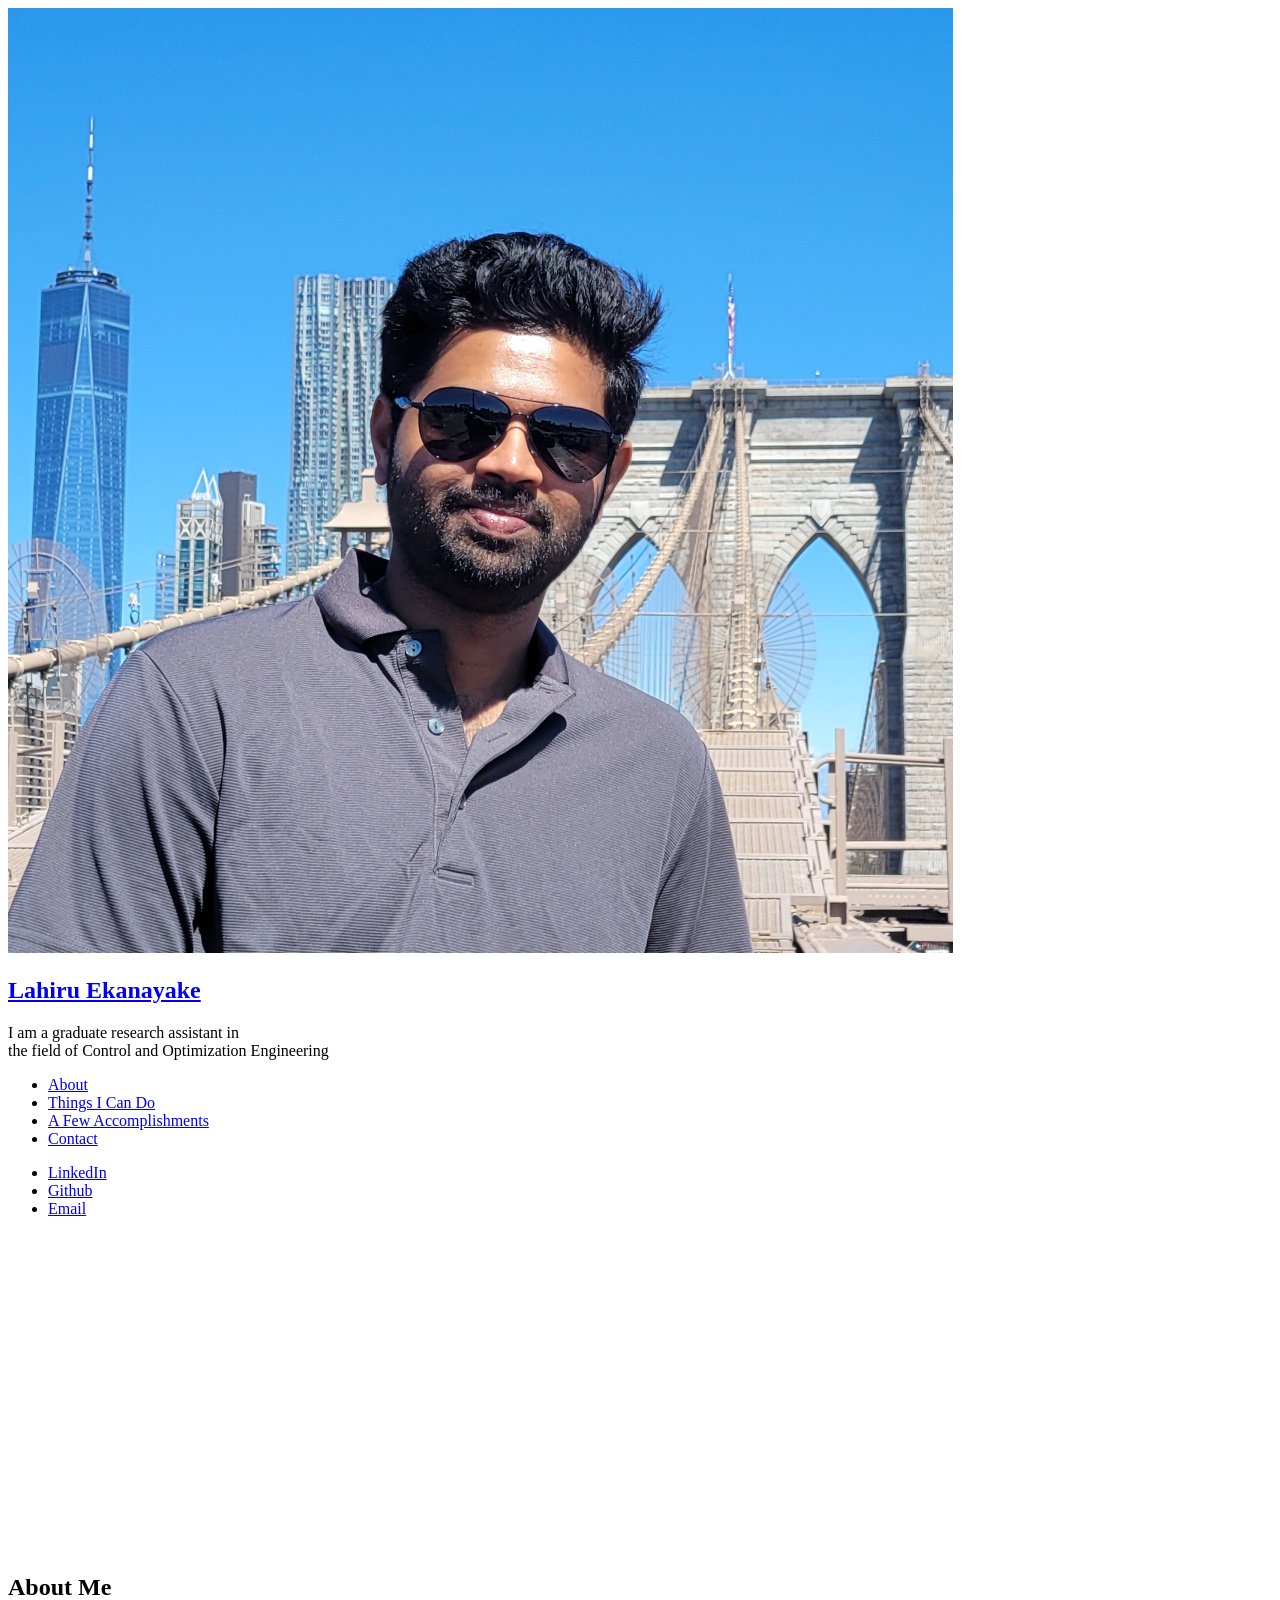
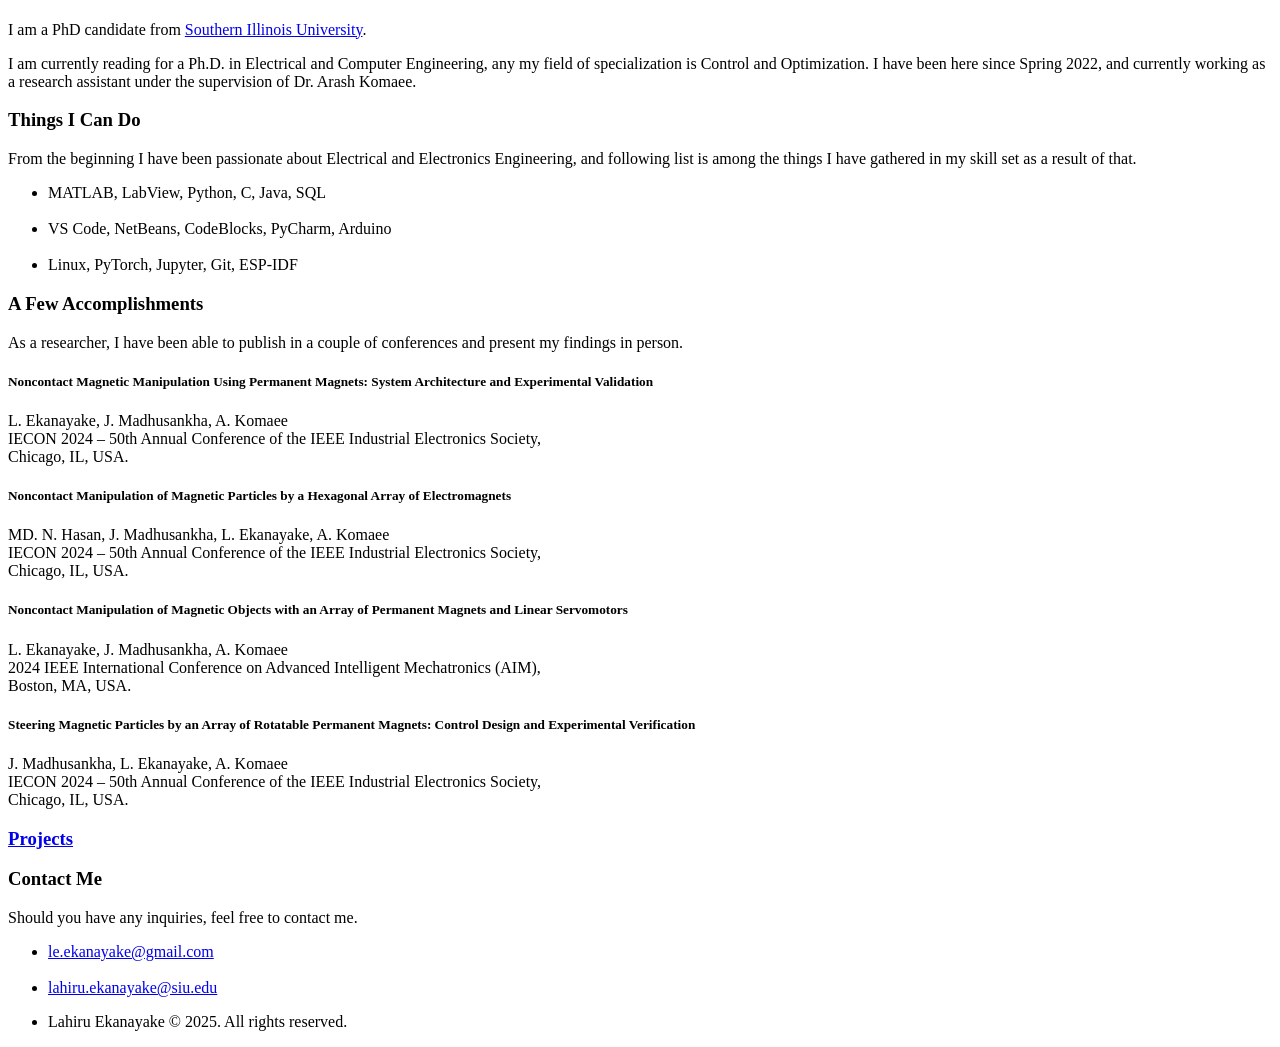
==== index.html @ 582c3523 "Minor: Added a profile photo." ====
<!DOCTYPE HTML>
<!--
	Template - Read Only
	Free for personal and commercial use under the CCA 3.0 license
-->
<html>
	<head>
		
		<!-- Google tag (gtag.js) -->
		<script async src="https://www.googletagmanager.com/gtag/js?id=G-K2E02B086R"></script>
		<script>
		  window.dataLayer = window.dataLayer || [];
		  function gtag(){dataLayer.push(arguments);}
		  gtag('js', new Date());
		
		  gtag('config', 'G-K2E02B086R');
		</script>
		
		<title>Lahiru Ekanayake</title>
		<meta charset="utf-8" />
		<meta name="viewport" content="width=device-width, initial-scale=1, user-scalable=no" />
		<link rel="stylesheet" href="assets/css/main.css" />
	</head>
	<body class="is-preload">


		<!-- Header -->
		<section id="header">
			<header>
				<span class="image avatar" style="width: 100px; height: 100px;"><img src="pages/00-00index/images/profile-3.jpg" alt="" /></span>
				<h1 id="logo"><a href="#">Lahiru Ekanayake</a></h1>
				<p>I am a graduate research assistant in<br />
				the field of Control and Optimization Engineering</p>
			</header>
			<nav id="nav">
				<ul>
					<li><a href="#one" class="active">About</a></li>
					<li><a href="#two">Things I Can Do</a></li>
					<li><a href="#three">A Few Accomplishments</a></li>
					<li><a href="#last">Contact</a></li>
				</ul>
			</nav>
			<footer>
				<ul class="icons">
					<li><a href="https://linkedin.com/in/lahiru-ekanayake" class="icon brands fa-linkedin"><span class="label">LinkedIn</span></a></li>
					<!-- <li><a href="#" class="icon brands fa-facebook-f"><span class="label">Facebook</span></a></li> -->
					<li><a href="https://github.com/enigma-e" class="icon brands fa-github"><span class="label">Github</span></a></li>
					<li><a href="mailto:le.ekanayake@gmail.com" class="icon solid fa-envelope"><span class="label">Email</span></a></li>
				</ul>
			</footer>
		</section>

		<!-- Wrapper -->
		<div id="wrapper">

			<!-- Main -->
			<div id="main">

				<!-- Sec: One -->
				<section id="one">
					<div class="image main" data-position="center" style="height: 320px; overflow: hidden;">
						<img src="images/main/SIU_Campus_Aerial.jpg" alt="" style="height: 100%; object-fit: cover;" />
					</div> 
					<div class="container">
						<header class="major">
							<h2>About Me</h2>
							<p>I am a PhD candidate from <a href="http://siu.edu">Southern Illinois University</a>.</p>
						</header>
						<p>I am currently reading for a Ph.D. in Electrical and Computer Engineering, any my field of specialization is Control and Optimization. I have been here since Spring 2022, and currently working as a research assistant under the supervision of Dr. Arash Komaee.</p>
					</div>
				</section>

				<!-- Sec: Two -->
				<section id="two">
					<div class="container">
						<h3>Things I Can Do</h3>
						<p>From the beginning I have been passionate about Electrical and Electronics Engineering, and following list is among the things I have gathered in my skill set as a result of that.</p>
						<ul class="feature-icons">
							<li class="icon solid fa-code">MATLAB, LabView, Python, C, Java, SQL</li><br />
							<li class="icon solid fa-lightbulb">VS Code, NetBeans, CodeBlocks, PyCharm, Arduino</li><br />
							<li class="icon solid fa-book">Linux, PyTorch, Jupyter, Git, ESP-IDF</li>
							<!-- <li class="icon solid fa-coffee">Drink much coffee</li>
							<li class="icon solid fa-bolt">Lightning bolt</li>
							<li class="icon solid fa-users">Shadow clone technique</li> -->
						</ul>
					</div>
				</section>

				<!-- Sec: Three -->
				<section id="three">
					<div class="container">
						<h3>A Few Accomplishments</h3>
						<p>As a researcher, I have been able to publish in a couple of conferences and present my findings in person.</p>
						<div class="features">
							<article>
								<!-- <a href="#" class="image"><img src="images/pic01.jpg" alt="" /></a> -->
								<!-- <div class="inner"> -->
								<h5>Noncontact Magnetic Manipulation Using Permanent Magnets: System Architecture and Experimental Validation</h5>
								<p>L. Ekanayake, J. Madhusankha, A. Komaee<br />
								IECON 2024 – 50th Annual Conference of the IEEE Industrial Electronics Society,<br />
								Chicago, IL, USA.</p>
								<!-- </div> -->
							</article>
							<article>
								<!-- <a href="#" class="image"><img src="images/pic02.jpg" alt="" /></a>
								<div class="inner"> -->
								<h5>Noncontact Manipulation of Magnetic Particles by a Hexagonal Array of Electromagnets</h5>
								<p>MD. N. Hasan, J. Madhusankha, L. Ekanayake, A. Komaee<br />
								IECON 2024 – 50th Annual Conference of the IEEE Industrial Electronics Society,<br />
								Chicago, IL, USA.</p>
								<!-- </div> -->
							</article>
							<article>
								<!-- <a href="#" class="image"><img src="images/pic01.jpg" alt="" /></a> -->
								<!-- <div class="inner"> -->
								<h5>Noncontact Manipulation of Magnetic Objects with an Array of Permanent Magnets and Linear Servomotors</h5>
								<p>L. Ekanayake, J. Madhusankha, A. Komaee<br />
								2024 IEEE International Conference on Advanced Intelligent Mechatronics (AIM),<br />
								Boston, MA, USA.</p>
								<!-- </div> -->
							</article>
							<article>
								<!-- <a href="#" class="image"><img src="images/pic02.jpg" alt="" /></a>
								<div class="inner"> -->
								<h5>Steering Magnetic Particles by an Array of Rotatable Permanent Magnets: Control Design and Experimental Verification</h5>
								<p>J. Madhusankha, L. Ekanayake, A. Komaee<br />
								IECON 2024 – 50th Annual Conference of the IEEE Industrial Electronics Society,<br />
								Chicago, IL, USA.</p>
								<!-- </div> -->
							</article>
						</div>
					</div>
				</section>
				
				<!-- Sec: Five -->
				<section id="five">
					<div class="container">
						<h3><a href="02-00projects.html" target="_blank">Projects</a></h3>
					</div>
				</section>

				<!-- Sec: Last -->
				<section id="last">
					<div class="container">
						<h3>Contact Me</h3>
						<p>Should you have any inquiries, feel free to contact me.</p>
						<ul class="feature-icons">
							<li class="icon solid fa-envelope"><a href="mailto:le.ekanayake@gmail.com">le.ekanayake@gmail.com</a></li><br />
							<li class="icon solid fa-envelope"><a href="mailto:lahiru.ekanayake@siu.edu">lahiru.ekanayake@siu.edu</a></li>
						<ul class="feature-icons">
					</div>
				</section>
				
			</div>
			<!-- End of div Main -->

			<!-- Footer -->
			<section id="footer">
				<div class="container">
					<ul class="copyright">
						<li>Lahiru Ekanayake &copy; 2025. All rights reserved.</li>
					</ul>
				</div>
			</section>

		</div>

		<!-- Scripts -->
		<script src="assets/js/jquery.min.js"></script>
		<script src="assets/js/jquery.scrollex.min.js"></script>
		<script src="assets/js/jquery.scrolly.min.js"></script>
		<script src="assets/js/browser.min.js"></script>
		<script src="assets/js/breakpoints.min.js"></script>
		<script src="assets/js/util.js"></script>
		<script src="assets/js/main.js"></script>

	</body>
</html>
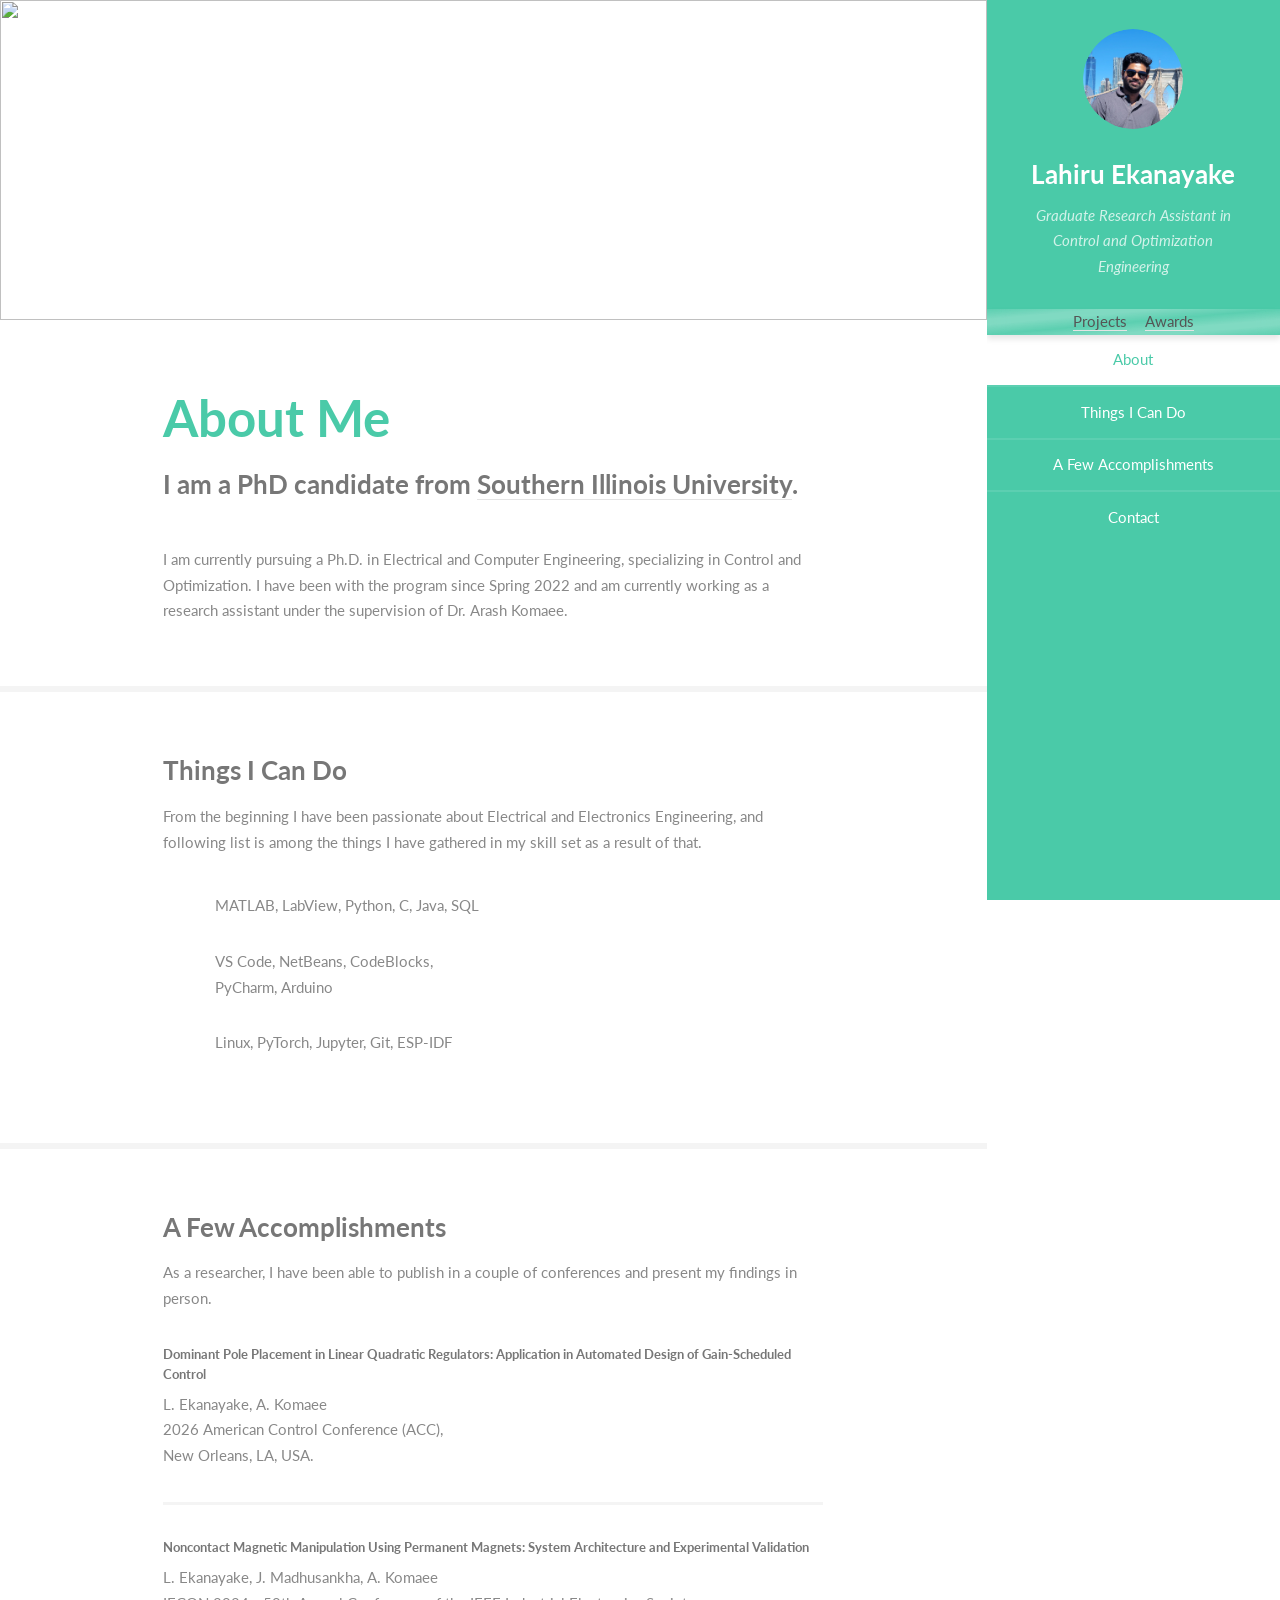
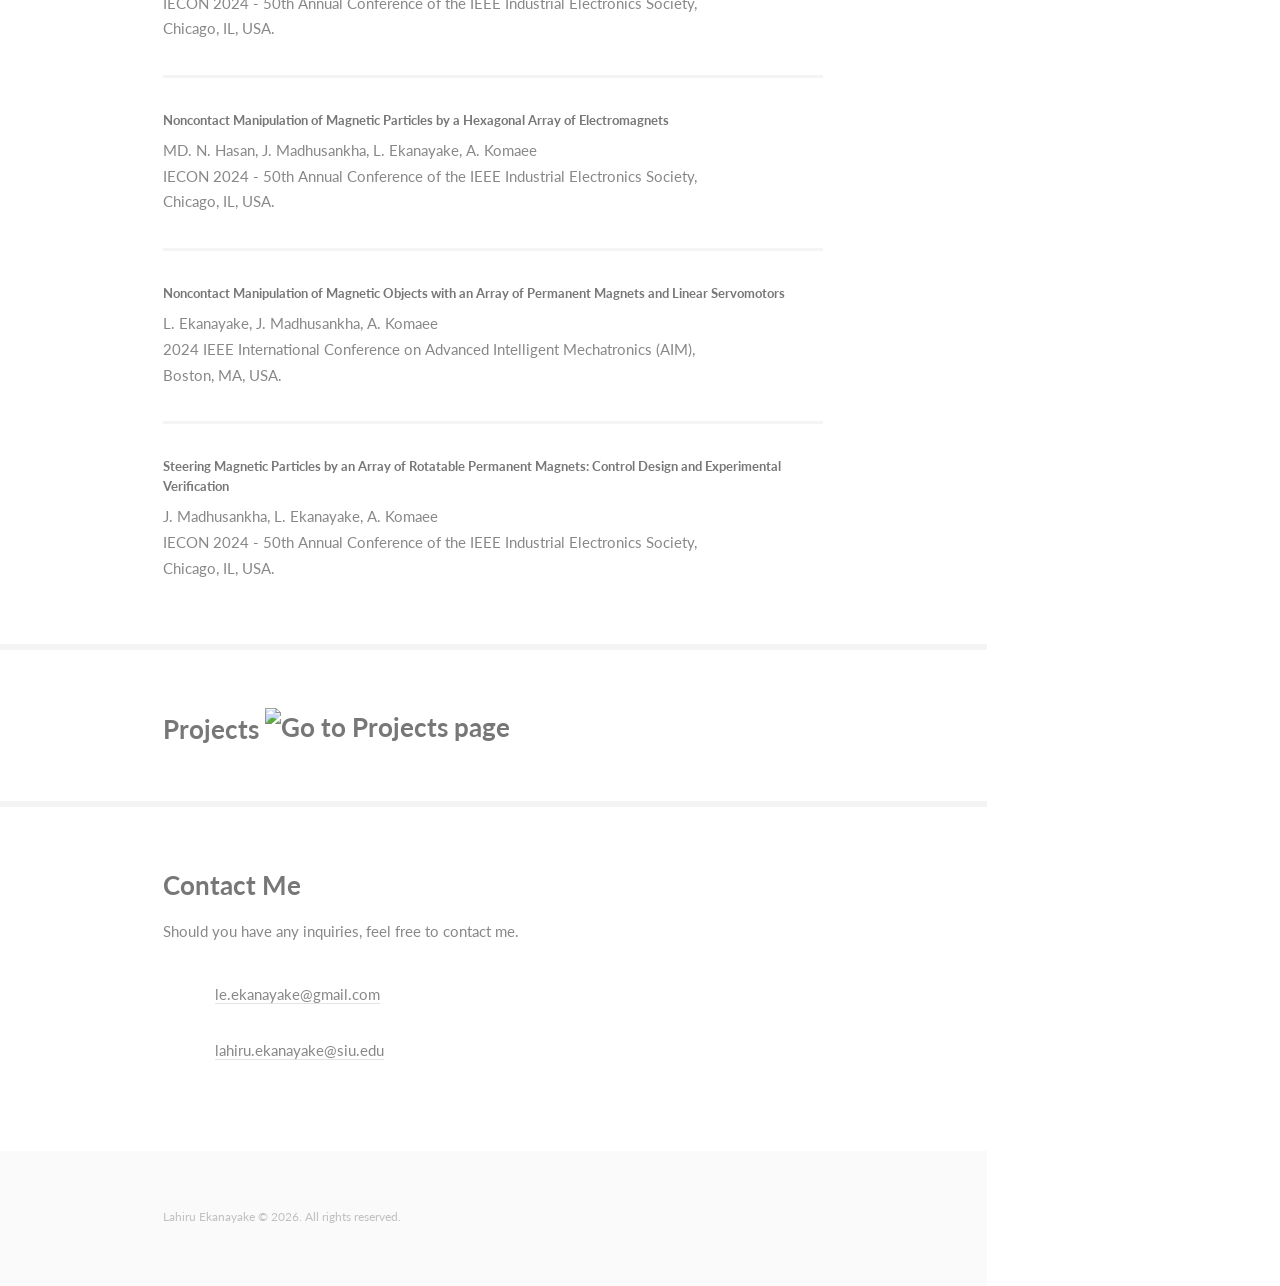
==== commit bb51debe: "Major: Awards page added." ====
--- a/index.html
+++ b/index.html
@@ -1,178 +1,197 @@
-<!DOCTYPE HTML>
-<!--
-	Template - Read Only
-	Free for personal and commercial use under the CCA 3.0 license
--->
-<html>
-	<head>
-		
-		<!-- Google tag (gtag.js) -->
-		<script async src="https://www.googletagmanager.com/gtag/js?id=G-K2E02B086R"></script>
-		<script>
-		  window.dataLayer = window.dataLayer || [];
-		  function gtag(){dataLayer.push(arguments);}
-		  gtag('js', new Date());
-		
-		  gtag('config', 'G-K2E02B086R');
-		</script>
-		
-		<title>Lahiru Ekanayake</title>
-		<meta charset="utf-8" />
-		<meta name="viewport" content="width=device-width, initial-scale=1, user-scalable=no" />
-		<link rel="stylesheet" href="assets/css/main.css" />
-	</head>
-	<body class="is-preload">
-
-
-		<!-- Header -->
-		<section id="header">
-			<header>
-				<span class="image avatar" style="width: 100px; height: 100px;"><img src="pages/00-00index/images/profile-3.jpg" alt="" /></span>
-				<h1 id="logo"><a href="#">Lahiru Ekanayake</a></h1>
-				<p>I am a graduate research assistant in<br />
-				the field of Control and Optimization Engineering</p>
-			</header>
-			<nav id="nav">
-				<ul>
-					<li><a href="#one" class="active">About</a></li>
-					<li><a href="#two">Things I Can Do</a></li>
-					<li><a href="#three">A Few Accomplishments</a></li>
-					<li><a href="#last">Contact</a></li>
-				</ul>
-			</nav>
-			<footer>
-				<ul class="icons">
-					<li><a href="https://linkedin.com/in/lahiru-ekanayake" class="icon brands fa-linkedin"><span class="label">LinkedIn</span></a></li>
-					<!-- <li><a href="#" class="icon brands fa-facebook-f"><span class="label">Facebook</span></a></li> -->
-					<li><a href="https://github.com/enigma-e" class="icon brands fa-github"><span class="label">Github</span></a></li>
-					<li><a href="mailto:le.ekanayake@gmail.com" class="icon solid fa-envelope"><span class="label">Email</span></a></li>
-				</ul>
-			</footer>
-		</section>
-
-		<!-- Wrapper -->
-		<div id="wrapper">
-
-			<!-- Main -->
-			<div id="main">
-
-				<!-- Sec: One -->
-				<section id="one">
-					<div class="image main" data-position="center" style="height: 320px; overflow: hidden;">
-						<img src="images/main/SIU_Campus_Aerial.jpg" alt="" style="height: 100%; object-fit: cover;" />
-					</div> 
-					<div class="container">
-						<header class="major">
-							<h2>About Me</h2>
-							<p>I am a PhD candidate from <a href="http://siu.edu">Southern Illinois University</a>.</p>
-						</header>
-						<p>I am currently reading for a Ph.D. in Electrical and Computer Engineering, any my field of specialization is Control and Optimization. I have been here since Spring 2022, and currently working as a research assistant under the supervision of Dr. Arash Komaee.</p>
-					</div>
-				</section>
-
-				<!-- Sec: Two -->
-				<section id="two">
-					<div class="container">
-						<h3>Things I Can Do</h3>
-						<p>From the beginning I have been passionate about Electrical and Electronics Engineering, and following list is among the things I have gathered in my skill set as a result of that.</p>
-						<ul class="feature-icons">
-							<li class="icon solid fa-code">MATLAB, LabView, Python, C, Java, SQL</li><br />
-							<li class="icon solid fa-lightbulb">VS Code, NetBeans, CodeBlocks, PyCharm, Arduino</li><br />
-							<li class="icon solid fa-book">Linux, PyTorch, Jupyter, Git, ESP-IDF</li>
-							<!-- <li class="icon solid fa-coffee">Drink much coffee</li>
-							<li class="icon solid fa-bolt">Lightning bolt</li>
-							<li class="icon solid fa-users">Shadow clone technique</li> -->
-						</ul>
-					</div>
-				</section>
-
-				<!-- Sec: Three -->
-				<section id="three">
-					<div class="container">
-						<h3>A Few Accomplishments</h3>
-						<p>As a researcher, I have been able to publish in a couple of conferences and present my findings in person.</p>
-						<div class="features">
-							<article>
-								<!-- <a href="#" class="image"><img src="images/pic01.jpg" alt="" /></a> -->
-								<!-- <div class="inner"> -->
-								<h5>Noncontact Magnetic Manipulation Using Permanent Magnets: System Architecture and Experimental Validation</h5>
-								<p>L. Ekanayake, J. Madhusankha, A. Komaee<br />
-								IECON 2024 – 50th Annual Conference of the IEEE Industrial Electronics Society,<br />
-								Chicago, IL, USA.</p>
-								<!-- </div> -->
-							</article>
-							<article>
-								<!-- <a href="#" class="image"><img src="images/pic02.jpg" alt="" /></a>
-								<div class="inner"> -->
-								<h5>Noncontact Manipulation of Magnetic Particles by a Hexagonal Array of Electromagnets</h5>
-								<p>MD. N. Hasan, J. Madhusankha, L. Ekanayake, A. Komaee<br />
-								IECON 2024 – 50th Annual Conference of the IEEE Industrial Electronics Society,<br />
-								Chicago, IL, USA.</p>
-								<!-- </div> -->
-							</article>
-							<article>
-								<!-- <a href="#" class="image"><img src="images/pic01.jpg" alt="" /></a> -->
-								<!-- <div class="inner"> -->
-								<h5>Noncontact Manipulation of Magnetic Objects with an Array of Permanent Magnets and Linear Servomotors</h5>
-								<p>L. Ekanayake, J. Madhusankha, A. Komaee<br />
-								2024 IEEE International Conference on Advanced Intelligent Mechatronics (AIM),<br />
-								Boston, MA, USA.</p>
-								<!-- </div> -->
-							</article>
-							<article>
-								<!-- <a href="#" class="image"><img src="images/pic02.jpg" alt="" /></a>
-								<div class="inner"> -->
-								<h5>Steering Magnetic Particles by an Array of Rotatable Permanent Magnets: Control Design and Experimental Verification</h5>
-								<p>J. Madhusankha, L. Ekanayake, A. Komaee<br />
-								IECON 2024 – 50th Annual Conference of the IEEE Industrial Electronics Society,<br />
-								Chicago, IL, USA.</p>
-								<!-- </div> -->
-							</article>
-						</div>
-					</div>
-				</section>
-				
-				<!-- Sec: Five -->
-				<section id="five">
-					<div class="container">
-						<h3><a href="02-00projects.html" target="_blank">Projects</a></h3>
-					</div>
-				</section>
-
-				<!-- Sec: Last -->
-				<section id="last">
-					<div class="container">
-						<h3>Contact Me</h3>
-						<p>Should you have any inquiries, feel free to contact me.</p>
-						<ul class="feature-icons">
-							<li class="icon solid fa-envelope"><a href="mailto:le.ekanayake@gmail.com">le.ekanayake@gmail.com</a></li><br />
-							<li class="icon solid fa-envelope"><a href="mailto:lahiru.ekanayake@siu.edu">lahiru.ekanayake@siu.edu</a></li>
-						<ul class="feature-icons">
-					</div>
-				</section>
-				
-			</div>
-			<!-- End of div Main -->
-
-			<!-- Footer -->
-			<section id="footer">
-				<div class="container">
-					<ul class="copyright">
-						<li>Lahiru Ekanayake &copy; 2025. All rights reserved.</li>
-					</ul>
-				</div>
-			</section>
-
-		</div>
-
-		<!-- Scripts -->
-		<script src="assets/js/jquery.min.js"></script>
-		<script src="assets/js/jquery.scrollex.min.js"></script>
-		<script src="assets/js/jquery.scrolly.min.js"></script>
-		<script src="assets/js/browser.min.js"></script>
-		<script src="assets/js/breakpoints.min.js"></script>
-		<script src="assets/js/util.js"></script>
-		<script src="assets/js/main.js"></script>
-
-	</body>
-</html>
+<!DOCTYPE HTML>
+<!--
+	Template - Read Only
+	Free for personal and commercial use under the CCA 3.0 license
+-->
+<html>
+	<head>
+		
+		<!-- Google tag (gtag.js) -->
+		<script async src="https://www.googletagmanager.com/gtag/js?id=G-K2E02B086R"></script>
+		<script>
+		  window.dataLayer = window.dataLayer || [];
+		  function gtag(){dataLayer.push(arguments);}
+		  gtag('js', new Date());
+		
+		  gtag('config', 'G-K2E02B086R');
+		</script>
+		
+		<title>Lahiru Ekanayake</title>
+		<meta charset="utf-8" />
+		<meta name="viewport" content="width=device-width, initial-scale=1, user-scalable=no" />
+		<link rel="stylesheet" href="assets/css/main.min.css" />
+	</head>
+	<body class="is-preload">
+
+
+		<!-- Header -->
+		<section id="header">
+			<header>
+				<span class="image avatar" style="width: 100px; height: 100px;"><img src="pages/00-00index/images/profile-3.jpg" alt="" /></span>
+				<h1 id="logo"><a href="#">Lahiru Ekanayake</a></h1>
+				<p>Graduate Research Assistant in<br />
+				Control and Optimization Engineering</p>
+			</header>
+			<div class="navbar">
+				<a href="/02-00projects.html">Projects</a>
+				<a href="/03-00awards.html">Awards</a>
+			</div>
+			<nav id="nav">
+				<ul>
+					<li><a href="#one" class="active">About</a></li>
+					<li><a href="#two">Things I Can Do</a></li>
+					<li><a href="#three">A Few Accomplishments</a></li>
+					<li><a href="#last">Contact</a></li>
+				</ul>
+			</nav>
+			<footer>
+				<ul class="icons">
+					<li><a href="https://linkedin.com/in/lahiru-ekanayake" class="icon brands fa-linkedin"><span class="label">LinkedIn</span></a></li>
+					<!-- <li><a href="#" class="icon brands fa-facebook-f"><span class="label">Facebook</span></a></li> -->
+					<li><a href="https://github.com/enigma-e" class="icon brands fa-github"><span class="label">Github</span></a></li>
+					<li><a href="mailto:le.ekanayake@gmail.com" class="icon solid fa-envelope"><span class="label">Email</span></a></li>
+				</ul>
+			</footer>
+		</section>
+
+        <!-- Back to Top Button -->
+        <button id="btnBackToTop" title="Go to top"></button>
+
+		<!-- Wrapper (Main content of the page) -->
+		<div id="wrapper">
+
+			<!-- Main -->
+			<div id="main">
+
+				<!-- Sec: One -->
+				<section id="one">
+					<div class="image main" data-position="center" style="height: 320px; overflow: hidden;">
+						<img src="images/main/SIU_Campus_Aerial.jpg" alt="" style="height: 100%; object-fit: cover;" />
+					</div> 
+					<div class="container">
+						<header class="major">
+							<h2>About Me</h2>
+							<p>I am a PhD candidate from <a href="http://siu.edu">Southern Illinois University</a>.</p>
+						</header>
+						<p>I am currently pursuing a Ph.D. in Electrical and Computer Engineering, specializing in Control and Optimization. I have been with the program since Spring 2022 and am currently working as a research assistant under the supervision of Dr. Arash Komaee.</p>
+					</div>
+				</section>
+
+				<!-- Sec: Two -->
+				<section id="two">
+					<div class="container">
+						<h3>Things I Can Do</h3>
+						<p>From the beginning I have been passionate about Electrical and Electronics Engineering, and following list is among the things I have gathered in my skill set as a result of that.</p>
+						<ul class="feature-icons">
+							<li class="icon solid fa-code">MATLAB, LabView, Python, C, Java, SQL</li><br />
+							<li class="icon solid fa-lightbulb">VS Code, NetBeans, CodeBlocks, PyCharm, Arduino</li><br />
+							<li class="icon solid fa-book">Linux, PyTorch, Jupyter, Git, ESP-IDF</li>
+							<!-- <li class="icon solid fa-coffee">Drink much coffee</li>
+							<li class="icon solid fa-bolt">Lightning bolt</li>
+							<li class="icon solid fa-users">Shadow clone technique</li> -->
+						</ul>
+					</div>
+				</section>
+
+				<!-- Sec: Three -->
+				<section id="three">
+					<div class="container">
+						<h3>A Few Accomplishments</h3>
+						<p>As a researcher, I have been able to publish in a couple of conferences and present my findings in person.</p>
+						<div class="features">
+							<article>
+								<!-- <a href="#" class="image"><img src="images/pic01.jpg" alt="" /></a> -->
+								<!-- <div class="inner"> -->
+								<h5>Dominant Pole Placement in Linear Quadratic Regulators: Application in Automated Design of Gain-Scheduled Control</h5>
+								<p>L. Ekanayake, A. Komaee<br />
+								2026 American Control Conference (ACC),<br />
+								New Orleans, LA, USA.</p>
+								<!-- </div> -->
+							</article>
+							<article>
+								<!-- <a href="#" class="image"><img src="images/pic01.jpg" alt="" /></a> -->
+								<!-- <div class="inner"> -->
+								<h5>Noncontact Magnetic Manipulation Using Permanent Magnets: System Architecture and Experimental Validation</h5>
+								<p>L. Ekanayake, J. Madhusankha, A. Komaee<br />
+								IECON 2024 - 50th Annual Conference of the IEEE Industrial Electronics Society,<br />
+								Chicago, IL, USA.</p>
+								<!-- </div> -->
+							</article>
+							<article>
+								<!-- <a href="#" class="image"><img src="images/pic02.jpg" alt="" /></a>
+								<div class="inner"> -->
+								<h5>Noncontact Manipulation of Magnetic Particles by a Hexagonal Array of Electromagnets</h5>
+								<p>MD. N. Hasan, J. Madhusankha, L. Ekanayake, A. Komaee<br />
+								IECON 2024 - 50th Annual Conference of the IEEE Industrial Electronics Society,<br />
+								Chicago, IL, USA.</p>
+								<!-- </div> -->
+							</article>
+							<article>
+								<!-- <a href="#" class="image"><img src="images/pic01.jpg" alt="" /></a> -->
+								<!-- <div class="inner"> -->
+								<h5>Noncontact Manipulation of Magnetic Objects with an Array of Permanent Magnets and Linear Servomotors</h5>
+								<p>L. Ekanayake, J. Madhusankha, A. Komaee<br />
+								2024 IEEE International Conference on Advanced Intelligent Mechatronics (AIM),<br />
+								Boston, MA, USA.</p>
+								<!-- </div> -->
+							</article>
+							<article>
+								<!-- <a href="#" class="image"><img src="images/pic02.jpg" alt="" /></a>
+								<div class="inner"> -->
+								<h5>Steering Magnetic Particles by an Array of Rotatable Permanent Magnets: Control Design and Experimental Verification</h5>
+								<p>J. Madhusankha, L. Ekanayake, A. Komaee<br />
+								IECON 2024 - 50th Annual Conference of the IEEE Industrial Electronics Society,<br />
+								Chicago, IL, USA.</p>
+								<!-- </div> -->
+							</article>
+						</div>
+					</div>
+				</section>
+				
+				<!-- Sec: Five -->
+				<section id="five">
+					<div class="container">
+						<h3 style="display: flex;">
+							<a href="02-00projects.html">Projects <img src="pages/00-00index/images/sup_double-right_48.gif" alt="Go to Projects page" style="height: 65%; vertical-align: middle; padding-bottom: 3%; width: auto;"/></a>
+						</h3>
+						<!-- <a href="02-00projects.html"></a> -->
+					</div>
+				</section>
+
+				<!-- Sec: Last -->
+				<section id="last">
+					<div class="container">
+						<h3>Contact Me</h3>
+						<p>Should you have any inquiries, feel free to contact me.</p>
+						<ul class="feature-icons">
+							<li class="icon solid fa-envelope"><a href="mailto:le.ekanayake@gmail.com">le.ekanayake@gmail.com</a></li><br />
+							<li class="icon solid fa-envelope"><a href="mailto:lahiru.ekanayake@siu.edu">lahiru.ekanayake@siu.edu</a></li>
+						<ul class="feature-icons">
+					</div>
+				</section>
+				
+			</div>
+			<!-- End of div Main -->
+
+			<!-- Footer -->
+			<section id="footer">
+				<div class="container">
+					<ul class="copyright">
+						<li>Lahiru Ekanayake &copy; 2026. All rights reserved.</li>
+					</ul>
+				</div>
+			</section>
+
+		</div>
+
+		<!-- Scripts -->
+		<script src="assets/js/jquery.min.js"></script>
+		<script src="assets/js/jquery.scrollex.min.js"></script>
+		<script src="assets/js/jquery.scrolly.min.js"></script>
+		<script src="assets/js/browser.min.js"></script>
+		<script src="assets/js/breakpoints.min.js"></script>
+		<script src="assets/js/util.js"></script>
+		<script src="assets/js/main.js"></script>
+
+	</body>
+</html>
--- a/assets/css/main.min.css
+++ b/assets/css/main.min.css
@@ -0,0 +1 @@
+@import url(fontawesome-all.min.css);@import url(https://fonts.googleapis.com/css?family=Lato:400,400italic,700,700italic|Source+Code+Pro:400);a,mark{color:inherit}.row,.row.gtr-0,.row.gtr-0.gtr-uniform,.row.gtr-25,.row.gtr-50{margin-top:0}header p,ul.feature-icons li{margin:0 0 1.6875em;position:relative}.icon,.image,header p,sub,sup,ul.feature-icons li{position:relative}.table-wrapper,pre code{-webkit-overflow-scrolling:touch;overflow-x:auto}b,header.major h2+p,label,select option,strong,table th{color:#777}.align-left,table th{text-align:left}ul.actions,ul.icons{cursor:default}#btnBackToTop,select{background-repeat:no-repeat}#wrapper,body,select option{background:#fff}#header>nav ul,ul.actions,ul.alt,ul.feature-icons,ul.icons{list-style:none}a,abbr,acronym,address,applet,article,aside,audio,b,big,blockquote,body,canvas,caption,center,cite,code,dd,del,details,dfn,div,dl,dt,em,embed,fieldset,figcaption,figure,footer,form,h1,h2,h3,h4,h5,h6,header,hgroup,html,i,iframe,img,ins,kbd,label,legend,li,mark,menu,nav,object,ol,output,p,pre,q,ruby,s,samp,section,small,span,strike,strong,sub,summary,sup,table,tbody,td,tfoot,th,thead,time,tr,tt,u,ul,var,video{margin:0;padding:0;border:0;font-size:100%;font:inherit;vertical-align:baseline}blockquote,dl,form,p,pre,table{margin:0 0 2.25em}#header>header p,blockquote,em,i{font-style:italic}article,aside,details,figcaption,figure,footer,header,hgroup,menu,nav,section{display:block}blockquote,q{quotes:none}blockquote:after,blockquote:before,q:after,q:before{content:'';content:none}table{border-collapse:collapse;border-spacing:0;width:100%}body{-webkit-text-size-adjust:none}mark{background-color:transparent}input,select,textarea{-moz-appearance:none;-webkit-appearance:none;-ms-appearance:none;appearance:none}html{box-sizing:border-box}*,:after,:before{box-sizing:inherit}.row,.row>*{box-sizing:border-box}body.is-preload *,body.is-preload :after,body.is-preload :before{-moz-animation:none!important;-webkit-animation:none!important;-ms-animation:none!important;animation:none!important;-moz-transition:none!important;-webkit-transition:none!important;-ms-transition:none!important;transition:none!important}body,input,select,textarea{color:#888;font-family:Lato,sans-serif;font-size:16pt;font-weight:400;line-height:1.75em}b,h1,h2,h3,h4,h5,h6,header.major h2+p,label,strong,table th{font-weight:700}a{-moz-transition:color .2s ease-in-out,border-color .2s ease-in-out;-webkit-transition:color .2s ease-in-out,border-color .2s ease-in-out;-ms-transition:color .2s ease-in-out,border-color .2s ease-in-out;transition:color .2s ease-in-out,border-color .2s ease-in-out;border-bottom:1px solid #e4e4e4;text-decoration:none}a:hover{border-bottom-color:transparent;color:#4acaa8!important}h1,h2,h3,h4,h5,h6{color:#777;line-height:1em;margin:0 0 .5625em}h2,h3,h4,h5,h6,header h2+p,header h3+p,pre code{line-height:1.5em}h1 a,h2 a,h3 a,h4 a,h5 a,h6 a{border:0;color:inherit;text-decoration:none}.button.alt.icon:before,header p,input[type=button].alt.icon:before,input[type=reset].alt.icon:before,input[type=submit].alt.icon:before{color:#aaa}h2{font-size:2em}h3{font-size:1.75em}h4,header h2+p,ul.icons li .icon:before{font-size:1.25em}h5{font-size:.9em}h6{font-size:.7em}#footer .copyright li,.button.small,input[type=button].small,input[type=reset].small,input[type=submit].small,sub,sup{font-size:.8em}sub{top:.5em}sup{top:-.5em}code,pre{font-family:"Source Code Pro",monospace;font-size:.9em}hr{border:0;border-bottom:2px solid #f4f4f4;margin:2.25em 0}hr.major{margin:3.375em 0}blockquote{border-left:8px solid #e4e4e4;padding:.5em 0 .5em 2em}code{background:#555;border-radius:5px;color:#fff;margin:0 .25em;padding:.25em .65em}pre code{display:block;padding:1em 1.5em}.align-center,article.special,section.special{text-align:center}.align-right{text-align:right}.row{display:flex;flex-wrap:wrap;align-items:stretch;margin-left:-2em}.row>*{padding:0 0 0 2em}.box>:last-child,.box>:last-child>:last-child,.box>:last-child>:last-child>:last-child,.features article .inner>:last-child,.row.gtr-uniform>*>:last-child{margin-bottom:0}.row.aln-left{justify-content:flex-start}.row.aln-center{justify-content:center}.row.aln-right{justify-content:flex-end}.row.aln-top{align-items:flex-start}.row.aln-middle{align-items:center}.row.aln-bottom{align-items:flex-end}.row>.imp{order:-1}.row>.col-1{width:8.33333%}.row>.off-1{margin-left:8.33333%}.row>.col-2{width:16.66667%}.row>.off-2{margin-left:16.66667%}.row>.col-3{width:25%}.row>.off-3{margin-left:25%}.row>.col-4{width:33.33333%}.row>.off-4{margin-left:33.33333%}.row>.col-5{width:41.66667%}.row>.off-5{margin-left:41.66667%}.row>.col-6{width:50%}.row>.off-6{margin-left:50%}.row>.col-7{width:58.33333%}.row>.off-7{margin-left:58.33333%}.row>.col-8{width:66.66667%}.row>.off-8{margin-left:66.66667%}.row>.col-9{width:75%}.row>.off-9{margin-left:75%}.row>.col-10{width:83.33333%}.row>.off-10{margin-left:83.33333%}.row>.col-11{width:91.66667%}.row>.off-11{margin-left:91.66667%}.button.fit,.container.max,.row>.col-12,input[type=button].fit,input[type=reset].fit,input[type=submit].fit,ul.actions.fit li>*,ul.actions.fit.stacked{width:100%}.row>.off-12{margin-left:100%}.row.gtr-0{margin-left:0}.row.gtr-0>*{padding:0}.row.gtr-25.gtr-uniform,header h2+p{margin-top:-.5em}.row.gtr-0.gtr-uniform>*,ul.actions.stacked li:first-child{padding-top:0}.row.gtr-25{margin-left:-.5em}.row.gtr-25>*{padding:0 0 0 .5em}.row.gtr-25.gtr-uniform>*{padding-top:.5em}.row.gtr-50{margin-left:-1em}.row.gtr-50>*{padding:0 0 0 1em}.row.gtr-50.gtr-uniform{margin-top:-1em}.row.gtr-50.gtr-uniform>*{padding-top:1em}.row.gtr-uniform{margin-top:-2em}.row.gtr-uniform>*{padding-top:2em}.row.gtr-150{margin-top:0;margin-left:-3em}.row.gtr-150>*{padding:0 0 0 3em}.row.gtr-150.gtr-uniform{margin-top:-3em}.row.gtr-150.gtr-uniform>*{padding-top:3em}.row.gtr-200{margin-top:0;margin-left:-4em}.row.gtr-200>*{padding:0 0 0 4em}.row.gtr-200.gtr-uniform{margin-top:-4em}.row.gtr-200.gtr-uniform>*{padding-top:4em}.navbar{background:repeating-linear-gradient(to bottom right ,rgba(255,255,255,.1) 0 ,rgba(255,255,255,.3) 20% ,rgba(255,255,255,.3) 30% ,rgba(255,255,255,.1) 50%);backdrop-filter:blur(10px);box-shadow:0 4px 6px rgba(0,0,0,.1)}.navbar>a{margin-right:1em}.navbar>a:last-child{margin-right:0}.container{margin:0 auto;max-width:calc(100% - 4.5em);width:45em}.container.xsmall{width:11.25em}.container.small{width:22.5em}.container.medium{width:33.75em}.container.large{width:56.25em}.container.xlarge{width:67.5em}header h3+p{font-size:1.1em;margin-top:-.35em}label,table th{font-size:.9em}header h4+p,header h5+p,header h6+p{font-size:.9em;margin-top:-.25em;line-height:1.5em}header.major h2{color:#4acaa8;font-size:3.5em}header.major h2+p{font-size:1.75em;margin-top:-.75em}label{display:block;margin:0 0 1.125em}input::-moz-focus-inner{border:0;padding:0}input[type=email],input[type=password],input[type=text],select,textarea{-moz-appearance:none;-webkit-appearance:none;-ms-appearance:none;appearance:none;border-radius:5px;border:2px solid #e4e4e4;color:inherit;display:block;outline:0;padding:0 1em;text-decoration:none;width:100%}ul.actions,ul.actions.special li:first-child,ul.alt,ul.feature-icons,ul.icons{padding-left:0}input[type=email]:invalid,input[type=password]:invalid,input[type=text]:invalid,select:invalid,textarea:invalid{box-shadow:none}input[type=checkbox]:focus+label:before,input[type=email]:focus,input[type=password]:focus,input[type=radio]:focus+label:before,input[type=text]:focus,select:focus,textarea:focus{border-color:#4acaa8}select{background-image:url("data:image/svg+xml;charset=utf8,%3Csvg xmlns='http://www.w3.org/2000/svg' width='40' height='40' preserveAspectRatio='none' viewBox='0 0 40 40'%3E%3Cpath d='M9.4,12.3l10.4,10.4l10.4-10.4c0.2-0.2,0.5-0.4,0.9-0.4c0.3,0,0.6,0.1,0.9,0.4l3.3,3.3c0.2,0.2,0.4,0.5,0.4,0.9 c0,0.4-0.1,0.6-0.4,0.9L20.7,31.9c-0.2,0.2-0.5,0.4-0.9,0.4c-0.3,0-0.6-0.1-0.9-0.4L4.3,17.3c-0.2-0.2-0.4-0.5-0.4-0.9 c0-0.4,0.1-0.6,0.4-0.9l3.3-3.3c0.2-0.2,0.5-0.4,0.9-0.4S9.1,12.1,9.4,12.3z' fill='%23e4e4e4' /%3E%3C/svg%3E");background-size:1.25em;background-position:calc(100% - 1em) center;padding-right:2.75em;text-overflow:ellipsis}select:focus::-ms-value{background-color:transparent}select::-ms-expand{display:none}input[type=email],input[type=password],input[type=text],select{height:2.75em}textarea{padding:.75em 1em}input[type=checkbox],input[type=radio]{-moz-appearance:none;-webkit-appearance:none;-ms-appearance:none;appearance:none;display:block;float:left;margin-right:-2em;opacity:0;width:1em;z-index:-1}input[type=checkbox]+label,input[type=radio]+label{text-decoration:none;color:#888;cursor:pointer;display:inline-block;font-size:1em;font-weight:400;padding-left:2.4em;padding-right:.75em;position:relative}input[type=checkbox]+label:before,input[type=radio]+label:before{-moz-osx-font-smoothing:grayscale;-webkit-font-smoothing:antialiased;font-style:normal;font-variant:normal;text-rendering:auto;text-transform:none!important;font-family:'Font Awesome 5 Free';font-weight:900;background:#fafafa;border:2px solid #e4e4e4;content:'';display:inline-block;font-size:.8em;height:2.0625em;left:0;line-height:2.0625em;position:absolute;text-align:center;top:0;width:2.0625em}.icon:before,ul.feature-icons li:before{-moz-osx-font-smoothing:grayscale;-webkit-font-smoothing:antialiased;font-style:normal;font-variant:normal;text-rendering:auto;text-transform:none!important;font-family:'Font Awesome 5 Free';font-weight:400}#header,ul.feature-icons li:before{background:#4acaa8;text-align:center;top:0}.box,.image,input[type=checkbox]+label:before{border-radius:5px}input[type=checkbox]:checked+label:before,input[type=radio]:checked+label:before{background:#989898;border-color:#989898;color:#fff;content:'\f00c'}input[type=radio]+label:before{border-radius:100%}::-webkit-input-placeholder{color:#aaa!important;font-style:italic;opacity:1}:-moz-placeholder{color:#aaa!important;font-style:italic;opacity:1}::-moz-placeholder{color:#aaa!important;font-style:italic;opacity:1}:-ms-input-placeholder{color:#aaa!important;font-style:italic;opacity:1}.box{border:2px solid #e4e4e4;margin-bottom:2.25em;padding:1.5em}.box.alt{border:0;border-radius:0;padding:0}.icon{text-decoration:none;border-bottom:none}.icon:before{display:inline-block;line-height:1;line-height:inherit}#titleBar,.icon>.label{display:none}.icon.solid:before{font-weight:900}.icon.brands:before{font-family:'Font Awesome 5 Brands'}.image{border:0;display:inline-block}.image[data-position] img{-moz-object-fit:cover;-webkit-object-fit:cover;-ms-object-fit:cover;object-fit:cover;display:block;position:absolute;top:0;left:0;width:100%;height:100%}.image[data-position="top left"] img{-moz-object-position:top left;-webkit-object-position:top left;-ms-object-position:top left;object-position:top left}.image[data-position=top] img{-moz-object-position:top;-webkit-object-position:top;-ms-object-position:top;object-position:top}.image[data-position="top right"] img{-moz-object-position:top right;-webkit-object-position:top right;-ms-object-position:top right;object-position:top right}.image[data-position=right] img{-moz-object-position:right;-webkit-object-position:right;-ms-object-position:right;object-position:right}.image[data-position="bottom right"] img{-moz-object-position:bottom right;-webkit-object-position:bottom right;-ms-object-position:bottom right;object-position:bottom right}.image[data-position=bottom] img{-moz-object-position:bottom;-webkit-object-position:bottom;-ms-object-position:bottom;object-position:bottom}.image[data-position="bottom left"] img{-moz-object-position:bottom left;-webkit-object-position:bottom left;-ms-object-position:bottom left;object-position:bottom left}.image[data-position=left] img{-moz-object-position:left;-webkit-object-position:left;-ms-object-position:left;object-position:left}.image[data-position=center] img{-moz-object-position:center;-webkit-object-position:center;-ms-object-position:center;object-position:center}.image[data-position="25% 25%"] img{-moz-object-position:25% 25%;-webkit-object-position:25% 25%;-ms-object-position:25% 25%;object-position:25% 25%}.image[data-position="75% 25%"] img{-moz-object-position:75% 25%;-webkit-object-position:75% 25%;-ms-object-position:75% 25%;object-position:75% 25%}.image[data-position="75% 75%"] img{-moz-object-position:75% 75%;-webkit-object-position:75% 75%;-ms-object-position:75% 75%;object-position:75% 75%}.image[data-position="25% 75%"] img{-moz-object-position:25% 75%;-webkit-object-position:25% 75%;-ms-object-position:25% 75%;object-position:25% 75%}.image img{border-radius:5px;display:block}#header,ul.actions{display:-moz-flex;display:-webkit-flex;display:-ms-flex}.image.left{float:left;margin:0 2.5em 2em 0;top:.25em}.image.right{float:right;margin:0 0 2em 2.5em;top:.25em}.image.fit,ol,ul{margin:0 0 2.25em}.features article .image img,.image.fit,.image.fit img{display:block;width:100%}.image.avatar{border-radius:100%;overflow:hidden}.image.avatar img{border-radius:100%;display:block;width:100%}.image.main,.image.main img{border-radius:0}.image.main{display:block;height:20em}ol{list-style:decimal;padding-left:1.25em}ol li{padding-left:.25em}ul{list-style:disc;padding-left:1em}ul li{padding-left:.5em}ul.alt li{border-top:2px solid #f4f4f4;padding:.5em 0}.features article:first-child,ul.alt li:first-child{border-top:0;padding-top:0}ul.actions{display:flex;margin-left:-1.125em}ul.actions li{padding:0 0 0 1.125em;vertical-align:middle}ul.actions.special{-moz-justify-content:center;-webkit-justify-content:center;-ms-justify-content:center;justify-content:center;width:100%;margin-left:0}ul.actions.stacked{-moz-flex-direction:column;-webkit-flex-direction:column;-ms-flex-direction:column;flex-direction:column;margin-left:0}ul.actions.stacked li{padding:1.125em 0 0}ul.actions.fit{width:calc(100% + 1.125em)}ul.actions.fit li{-moz-flex-grow:1;-webkit-flex-grow:1;-ms-flex-grow:1;flex-grow:1;-moz-flex-shrink:1;-webkit-flex-shrink:1;-ms-flex-shrink:1;flex-shrink:1;width:100%}ul.feature-icons li{text-decoration:none;display:inline-block;padding:.35em 0 0 3.5em;vertical-align:top;width:48%}ul.feature-icons li:before{border-radius:100%;color:#fff;display:block;height:2.5em;left:0;line-height:2.5em;position:absolute;width:2.5em}ul.icons li{display:inline-block;padding:0 1em 0 0}ul.icons li:last-child{padding-right:0!important}table tbody tr{border:2px solid #f4f4f4;border-left:0;border-right:0}table tbody tr:nth-child(odd){background-color:#fafafa}table td{padding:.75em}table th{padding:0 .75em .75em}table thead{border-bottom:4px solid #e4e4e4}table tfoot{border-top:4px solid #e4e4e4}table.alt{border-collapse:separate}table.alt tbody tr td{border:2px solid #e4e4e4;border-left-width:0;border-top-width:0}table.alt tbody tr td:first-child{border-left-width:2px}table.alt tbody tr:first-child td{border-top-width:2px}#footer,#header>nav ul li:first-child,#main>section:first-child,table.alt tfoot{border-top:0}table.alt thead{border-bottom:0}.button,input[type=button],input[type=reset],input[type=submit]{-moz-appearance:none;-webkit-appearance:none;-ms-appearance:none;appearance:none;-moz-transition:background-color .2s ease-in-out,color .2s ease-in-out;-webkit-transition:background-color .2s ease-in-out,color .2s ease-in-out;-ms-transition:background-color .2s ease-in-out,color .2s ease-in-out;transition:background-color .2s ease-in-out,color .2s ease-in-out;background-color:#989898;border-radius:5px;border:0;color:#fff!important;cursor:pointer;display:inline-block;font-weight:700;height:2.75em;line-height:2.75em;padding:0 1.5em;text-align:center;text-decoration:none;white-space:nowrap}.button:hover,input[type=button]:hover,input[type=reset]:hover,input[type=submit]:hover{background-color:#a5a5a5;color:#fff!important}.button:active,input[type=button]:active,input[type=reset]:active,input[type=submit]:active{background-color:#8b8b8b}.button.icon,input[type=button].icon,input[type=reset].icon,input[type=submit].icon{padding-left:1.35em}.button.icon:before,input[type=button].icon:before,input[type=reset].icon:before,input[type=submit].icon:before{margin-right:.5em}.button.large,input[type=button].large,input[type=reset].large,input[type=submit].large{font-size:1.35em}.button.alt,input[type=button].alt,input[type=reset].alt,input[type=submit].alt{background-color:transparent;box-shadow:inset 0 0 0 2px #e4e4e4;color:#777!important}.button.alt:hover,input[type=button].alt:hover,input[type=reset].alt:hover,input[type=submit].alt:hover{background-color:#f4f4f4;color:#777!important}.button.alt:active,input[type=button].alt:active,input[type=reset].alt:active,input[type=submit].alt:active{background-color:#eaeaea}.button.primary,input[type=button].primary,input[type=reset].primary,input[type=submit].primary{background-color:#4acaa8;color:#fff!important}.button.primary:hover,input[type=button].primary:hover,input[type=reset].primary:hover,input[type=submit].primary:hover{background-color:#5ed0b1}.button.primary:active,input[type=button].primary:active,input[type=reset].primary:active,input[type=submit].primary:active{background-color:#39c29d}.button.disabled,.button:disabled,input[type=button].disabled,input[type=button]:disabled,input[type=reset].disabled,input[type=reset]:disabled,input[type=submit].disabled,input[type=submit]:disabled{background-color:#888!important;box-shadow:inset 0 -.15em 0 0 rgba(0,0,0,.15);color:#fff!important;cursor:default;opacity:.25}#btnBackToTop{display:none;position:fixed;bottom:10%;right:30px;z-index:99;border:none;outline:0;background-image:url("/pages/00-00index/images/sup_double-up_64.png");background-color:hsla(0,0%,53%,.6);background-size:75%;background-position:center;overflow:hidden;color:#fff;cursor:pointer;border-radius:50%;width:3.5%;min-width:30px;aspect-ratio:1/1;transition:background-color .2s ease-in-out,right .5s}#btnBackToTop:hover{background-color:#5fcdae}.features article{border-top:3px solid #f4f4f4;margin-bottom:2.25em;padding-top:2.25em}.features article .image{display:inline-block;padding-right:2.5em;vertical-align:middle;width:48%}.features article .inner{display:inline-block;vertical-align:middle;width:50%}#header{display:flex;-moz-flex-direction:column;-webkit-flex-direction:column;-ms-flex-direction:column;flex-direction:column;-moz-justify-content:space-between;-webkit-justify-content:space-between;-ms-justify-content:space-between;justify-content:space-between;color:#d2f2e9;height:100%;overflow-y:auto;position:fixed;width:23em;right:0}#header h1,#header h1 a,#header h2,#header h2 a,#header h3,#header h3 a,#header h4,#header h4 a,#header h5,#header h5 a,#header h6,#header h6 a{color:#fff}#header header p,#header>footer .icons li a{color:#b7eadc}#header a{color:#555}#header a:hover{color:#fff!important}#header>header{-moz-flex-shrink:0;-webkit-flex-shrink:0;-ms-flex-shrink:0;flex-shrink:0;padding:3em}#header>header .avatar{display:block;margin:0 auto 2.25em;width:8em}#header>header h1{font-size:1.75em;margin:0}#header>header p{color:#d2f2e9;margin:1em 0 0}#header>footer{-moz-flex-shrink:0;-webkit-flex-shrink:0;-ms-flex-shrink:0;flex-shrink:0;bottom:0;left:0;padding:2em;width:100%}#header>footer .icons{margin:0}#header>nav{-moz-flex-grow:1;-webkit-flex-grow:1;-ms-flex-grow:1;flex-grow:1}#header>nav ul{margin:0;padding:0}#header>nav ul li{border-top:2px solid #5ccfb1;display:block;padding:0}#header>nav ul li a{-moz-transition:none;-webkit-transition:none;-ms-transition:none;transition:none;border:0;color:#fff!important;display:block;padding:.85em 0;text-decoration:none}#header>nav ul li a.active{background:#fff;color:#4acaa8!important}#wrapper{padding-right:23em}#main>section{border-top:6px solid #f4f4f4}#main>section>.container{padding:6em 0 4em}#footer{background:#fafafa;color:silver;overflow:hidden;padding:4em 0 2em}#footer .copyright{line-height:1em;list-style:none;padding:0}#footer .copyright li{border-left:1px solid #d4d4d4;display:inline-block;margin-left:1em;padding-left:1em}#footer .copyright li:first-child{border-left:0;margin-left:0;padding-left:0}#footer .copyright li a{color:inherit}@media screen and (max-width:1680px){.row,.row>*{box-sizing:border-box}.row,.row.gtr-0,.row.gtr-0.gtr-uniform,.row.gtr-25,.row.gtr-50{margin-top:0}.row{display:flex;flex-wrap:wrap;align-items:stretch;margin-left:-2em}.row>*{padding:0 0 0 2em}.row.gtr-uniform>*>:last-child{margin-bottom:0}.row.aln-left{justify-content:flex-start}.row.aln-center{justify-content:center}.row.aln-right{justify-content:flex-end}.row.aln-top{align-items:flex-start}.row.aln-middle{align-items:center}.row.aln-bottom{align-items:flex-end}.row>.imp-xlarge{order:-1}.row>.col-1-xlarge{width:8.33333%}.row>.off-1-xlarge{margin-left:8.33333%}.row>.col-2-xlarge{width:16.66667%}.row>.off-2-xlarge{margin-left:16.66667%}.row>.col-3-xlarge{width:25%}.row>.off-3-xlarge{margin-left:25%}.row>.col-4-xlarge{width:33.33333%}.row>.off-4-xlarge{margin-left:33.33333%}.row>.col-5-xlarge{width:41.66667%}.row>.off-5-xlarge{margin-left:41.66667%}.row>.col-6-xlarge{width:50%}.row>.off-6-xlarge{margin-left:50%}.row>.col-7-xlarge{width:58.33333%}.row>.off-7-xlarge{margin-left:58.33333%}.row>.col-8-xlarge{width:66.66667%}.row>.off-8-xlarge{margin-left:66.66667%}.row>.col-9-xlarge{width:75%}.row>.off-9-xlarge{margin-left:75%}.row>.col-10-xlarge{width:83.33333%}.row>.off-10-xlarge{margin-left:83.33333%}.row>.col-11-xlarge{width:91.66667%}.row>.off-11-xlarge{margin-left:91.66667%}.row>.col-12-xlarge{width:100%}.row>.off-12-xlarge{margin-left:100%}.row.gtr-0{margin-left:0}.row.gtr-0>*{padding:0}.row.gtr-0.gtr-uniform>*{padding-top:0}.row.gtr-25{margin-left:-.5em}.row.gtr-25>*{padding:0 0 0 .5em}.row.gtr-25.gtr-uniform{margin-top:-.5em}.row.gtr-25.gtr-uniform>*{padding-top:.5em}.row.gtr-50{margin-left:-1em}.row.gtr-50>*{padding:0 0 0 1em}.row.gtr-50.gtr-uniform{margin-top:-1em}.row.gtr-50.gtr-uniform>*{padding-top:1em}.row.gtr-uniform{margin-top:-2em}.row.gtr-uniform>*{padding-top:2em}.row.gtr-150{margin-top:0;margin-left:-3em}.row.gtr-150>*{padding:0 0 0 3em}.row.gtr-150.gtr-uniform{margin-top:-3em}.row.gtr-150.gtr-uniform>*{padding-top:3em}.row.gtr-200{margin-top:0;margin-left:-4em}.row.gtr-200>*{padding:0 0 0 4em}.row.gtr-200.gtr-uniform{margin-top:-4em}.row.gtr-200.gtr-uniform>*{padding-top:4em}body,input,select,textarea{font-size:13pt}#header{width:21em}#header>header{padding:2em}#header>footer{padding:1.5em}#wrapper{padding-right:21em}#main>section>.container{padding:4em 0 2em}}@media screen and (max-width:1280px){.row,.row>*{box-sizing:border-box}.row,.row.gtr-0,.row.gtr-0.gtr-uniform,.row.gtr-25,.row.gtr-50{margin-top:0}.row{display:flex;flex-wrap:wrap;align-items:stretch;margin-left:-1.5em}.row>*{padding:0 0 0 1.5em}.row.gtr-uniform>*>:last-child{margin-bottom:0}.row.aln-left{justify-content:flex-start}.row.aln-center{justify-content:center}.row.aln-right{justify-content:flex-end}.row.aln-top{align-items:flex-start}.row.aln-middle{align-items:center}.row.aln-bottom{align-items:flex-end}.row>.imp-large{order:-1}.row>.col-1-large{width:8.33333%}.row>.off-1-large{margin-left:8.33333%}.row>.col-2-large{width:16.66667%}.row>.off-2-large{margin-left:16.66667%}.row>.col-3-large{width:25%}.row>.off-3-large{margin-left:25%}.row>.col-4-large{width:33.33333%}.row>.off-4-large{margin-left:33.33333%}.row>.col-5-large{width:41.66667%}.row>.off-5-large{margin-left:41.66667%}.row>.col-6-large{width:50%}.row>.off-6-large{margin-left:50%}.row>.col-7-large{width:58.33333%}.row>.off-7-large{margin-left:58.33333%}.row>.col-8-large{width:66.66667%}.row>.off-8-large{margin-left:66.66667%}.row>.col-9-large{width:75%}.row>.off-9-large{margin-left:75%}.row>.col-10-large{width:83.33333%}.row>.off-10-large{margin-left:83.33333%}.row>.col-11-large{width:91.66667%}.row>.off-11-large{margin-left:91.66667%}.row>.col-12-large{width:100%}.row>.off-12-large{margin-left:100%}.row.gtr-0{margin-left:0}.row.gtr-0>*{padding:0}.row.gtr-0.gtr-uniform>*{padding-top:0}.row.gtr-25{margin-left:-.375em}.row.gtr-25>*{padding:0 0 0 .375em}.row.gtr-25.gtr-uniform{margin-top:-.375em}.row.gtr-25.gtr-uniform>*{padding-top:.375em}.row.gtr-50{margin-left:-.75em}.row.gtr-50>*{padding:0 0 0 .75em}.row.gtr-50.gtr-uniform{margin-top:-.75em}.row.gtr-50.gtr-uniform>*{padding-top:.75em}.row.gtr-uniform{margin-top:-1.5em}.row.gtr-uniform>*{padding-top:1.5em}.row.gtr-150{margin-top:0;margin-left:-2.25em}.row.gtr-150>*{padding:0 0 0 2.25em}.row.gtr-150.gtr-uniform{margin-top:-2.25em}.row.gtr-150.gtr-uniform>*{padding-top:2.25em}.row.gtr-200{margin-top:0;margin-left:-3em}.row.gtr-200>*{padding:0 0 0 3em}.row.gtr-200.gtr-uniform{margin-top:-3em}.row.gtr-200.gtr-uniform>*{padding-top:3em}body,input,select,textarea{font-size:11pt}#header{width:20em}#wrapper{padding-right:20em}}@media screen and (max-width:1024px){.row,.row>*{box-sizing:border-box}.row,.row.gtr-0,.row.gtr-0.gtr-uniform,.row.gtr-25,.row.gtr-50{margin-top:0}.row{display:flex;flex-wrap:wrap;align-items:stretch;margin-left:-1.5em}.row>*{padding:0 0 0 1.5em}.row.gtr-uniform>*>:last-child{margin-bottom:0}.row.aln-left{justify-content:flex-start}.row.aln-center{justify-content:center}.row.aln-right{justify-content:flex-end}.row.aln-top{align-items:flex-start}.row.aln-middle{align-items:center}.row.aln-bottom{align-items:flex-end}.row>.imp-medium{order:-1}.row>.col-1-medium{width:8.33333%}.row>.off-1-medium{margin-left:8.33333%}.row>.col-2-medium{width:16.66667%}.row>.off-2-medium{margin-left:16.66667%}.row>.col-3-medium{width:25%}.row>.off-3-medium{margin-left:25%}.row>.col-4-medium{width:33.33333%}.row>.off-4-medium{margin-left:33.33333%}.row>.col-5-medium{width:41.66667%}.row>.off-5-medium{margin-left:41.66667%}.row>.col-6-medium{width:50%}.row>.off-6-medium{margin-left:50%}.row>.col-7-medium{width:58.33333%}.row>.off-7-medium{margin-left:58.33333%}.row>.col-8-medium{width:66.66667%}.row>.off-8-medium{margin-left:66.66667%}.row>.col-9-medium{width:75%}.row>.off-9-medium{margin-left:75%}.row>.col-10-medium{width:83.33333%}.row>.off-10-medium{margin-left:83.33333%}.row>.col-11-medium{width:91.66667%}.row>.off-11-medium{margin-left:91.66667%}.image.left img,.image.right img,.row>.col-12-medium{width:100%}.row>.off-12-medium{margin-left:100%}.row.gtr-0{margin-left:0}.row.gtr-0>*{padding:0}.row.gtr-0.gtr-uniform>*{padding-top:0}.row.gtr-25{margin-left:-.375em}.row.gtr-25>*{padding:0 0 0 .375em}.row.gtr-25.gtr-uniform{margin-top:-.375em}.row.gtr-25.gtr-uniform>*{padding-top:.375em}.row.gtr-50{margin-left:-.75em}.row.gtr-50>*{padding:0 0 0 .75em}.row.gtr-50.gtr-uniform{margin-top:-.75em}.row.gtr-50.gtr-uniform>*{padding-top:.75em}.row.gtr-uniform{margin-top:-1.5em}.row.gtr-uniform>*{padding-top:1.5em}.row.gtr-150{margin-top:0;margin-left:-2.25em}.row.gtr-150>*{padding:0 0 0 2.25em}.row.gtr-150.gtr-uniform{margin-top:-2.25em}.row.gtr-150.gtr-uniform>*{padding-top:2.25em}.row.gtr-200{margin-top:0;margin-left:-3em}.row.gtr-200>*{padding:0 0 0 3em}.row.gtr-200.gtr-uniform{margin-top:-3em}.row.gtr-200.gtr-uniform>*{padding-top:3em}.container{width:100%!important}#header,#wrapper{-moz-backface-visibility:hidden;-webkit-backface-visibility:hidden;-ms-backface-visibility:hidden;-moz-transition:-moz-transform .5s;-webkit-transition:-webkit-transform .5s;-ms-transition:-ms-transform .5s}#header,#titleBar{position:fixed;top:0}#titleBar .title a,#titleBar .toggle{text-decoration:none;border:0}body,html{overflow-x:hidden}body,input,select,textarea{font-size:12pt}.image.left,.image.right{max-width:40%}.image.main{height:20em}#header{backface-visibility:hidden;transition:transform .5s;display:block;height:100%;overflow-y:auto;width:23em;z-index:10002;-moz-transform:translateX(23em);-webkit-transform:translateX(23em);-ms-transform:translateX(23em);transform:translateX(23em);right:0}#titleBar,#titleBar .title{width:100%;color:#fff;display:block;height:44px}#header>footer{bottom:auto;left:auto;margin:.5em 0 0;position:relative;right:auto;top:auto}#wrapper{backface-visibility:hidden;transition:transform .5s;padding:44px 0 1px}#titleBar{-moz-backface-visibility:hidden;-webkit-backface-visibility:hidden;-ms-backface-visibility:hidden;backface-visibility:hidden;-moz-transition:-moz-transform .5s;-webkit-transition:-webkit-transform .5s;-ms-transition:-ms-transform .5s;transition:transform .5s;left:0;z-index:10001;background:#222;min-width:320px}#titleBar .title{font-weight:700;line-height:44px;padding:0 1em;text-align:left}#titleBar .toggle{height:4em;position:absolute;top:0;width:6em;outline:0;right:0}#titleBar .toggle:before{-moz-osx-font-smoothing:grayscale;-webkit-font-smoothing:antialiased;font-style:normal;font-variant:normal;text-rendering:auto;text-transform:none!important;font-family:'Font Awesome 5 Free';font-weight:900;background:#4acaa8;color:#fff;content:'\f0c9';display:block;font-size:18px;height:44px;line-height:44px;position:absolute;text-align:center;top:0;width:64px;right:0}body.header-visible #titleBar,body.header-visible #wrapper{-moz-transform:translateX(-23em);-webkit-transform:translateX(-23em);-ms-transform:translateX(-23em);transform:translateX(-23em)}body.header-visible #header{-moz-transform:translateX(0);-webkit-transform:translateX(0);-ms-transform:translateX(0);transform:translateX(0)}}@media screen and (max-width:736px){.row,.row>*{box-sizing:border-box}#footer .copyright li:first-child,.row,.row.gtr-0,.row.gtr-0.gtr-uniform,.row.gtr-25,.row.gtr-50{margin-top:0}.row{display:flex;flex-wrap:wrap;align-items:stretch;margin-left:-1.25em}.row>*{padding:0 0 0 1.25em}.row.gtr-uniform>*>:last-child{margin-bottom:0}.row.aln-left{justify-content:flex-start}.row.aln-center{justify-content:center}.row.aln-right{justify-content:flex-end}.row.aln-top{align-items:flex-start}.row.aln-middle{align-items:center}.row.aln-bottom{align-items:flex-end}.row>.imp-small{order:-1}.row>.col-1-small{width:8.33333%}.row>.off-1-small{margin-left:8.33333%}.row>.col-2-small{width:16.66667%}.row>.off-2-small{margin-left:16.66667%}.row>.col-3-small{width:25%}.row>.off-3-small{margin-left:25%}.row>.col-4-small{width:33.33333%}.row>.off-4-small{margin-left:33.33333%}.row>.col-5-small{width:41.66667%}.row>.off-5-small{margin-left:41.66667%}.row>.col-6-small{width:50%}.row>.off-6-small{margin-left:50%}.row>.col-7-small{width:58.33333%}.row>.off-7-small{margin-left:58.33333%}.row>.col-8-small{width:66.66667%}.row>.off-8-small{margin-left:66.66667%}.row>.col-9-small{width:75%}.row>.off-9-small{margin-left:75%}.row>.col-10-small{width:83.33333%}.row>.off-10-small{margin-left:83.33333%}.row>.col-11-small{width:91.66667%}.row>.off-11-small{margin-left:91.66667%}.row>.col-12-small{width:100%}.row>.off-12-small{margin-left:100%}.row.gtr-0{margin-left:0}.row.gtr-0>*{padding:0}.row.gtr-0.gtr-uniform>*{padding-top:0}.row.gtr-25{margin-left:-.3125em}.row.gtr-25>*{padding:0 0 0 .3125em}.row.gtr-25.gtr-uniform{margin-top:-.3125em}.row.gtr-25.gtr-uniform>*{padding-top:.3125em}.row.gtr-50{margin-left:-.625em}.row.gtr-50>*{padding:0 0 0 .625em}.row.gtr-50.gtr-uniform{margin-top:-.625em}.row.gtr-50.gtr-uniform>*{padding-top:.625em}.row.gtr-uniform{margin-top:-1.25em}.row.gtr-uniform>*{padding-top:1.25em}.row.gtr-150{margin-top:0;margin-left:-1.875em}.row.gtr-150>*{padding:0 0 0 1.875em}.row.gtr-150.gtr-uniform{margin-top:-1.875em}.row.gtr-150.gtr-uniform>*{padding-top:1.875em}.row.gtr-200{margin-top:0;margin-left:-2.5em}.row.gtr-200>*{padding:0 0 0 2.5em}.row.gtr-200.gtr-uniform{margin-top:-2.5em}.row.gtr-200.gtr-uniform>*{padding-top:2.5em}.features article .image,.features article .inner{width:100%;display:block}body,input,select,textarea{font-size:12pt}h1 br,h2 br,h3 br,h4 br,h5 br,h6 br,header br{display:none}h2{font-size:1.75em}#header>header h1,h3,header.major h2+p{font-size:1.5em}h4{font-size:1em}.image.left{margin:0 1.5em 1em 0}.image.right{margin:0 0 1em 1.5em}.image.main{height:12em}header.major h2{font-size:2.5em}.features article .image{margin:0 0 2.25em;padding-right:0}#header{width:17em;-moz-transform:translateX(17em);-webkit-transform:translateX(17em);-ms-transform:translateX(17em);transform:translateX(17em);right:0}#header>header{padding:2em}#header>header .avatar{margin:0 auto 1.6875em;width:6em}#header>header p{margin:1em 0 0}#header>footer{padding:1.5em}#main>section>.container{padding:2em 0 0}#footer{text-align:center}#footer .copyright li{border-left:0;display:block;line-height:1.75em;margin:.75em 0 0;padding-left:0}#titleBar .toggle{height:4em;width:6em}#titleBar .toggle:before{font-size:14px;width:44px}body.header-visible #titleBar,body.header-visible #wrapper{-moz-transform:translateX(-17em);-webkit-transform:translateX(-17em);-ms-transform:translateX(-17em);transform:translateX(-17em)}}@media screen and (max-width:480px){.row,.row>*{box-sizing:border-box}.row,.row.gtr-0,.row.gtr-0.gtr-uniform,.row.gtr-25,.row.gtr-50{margin-top:0}.row{display:flex;flex-wrap:wrap;align-items:stretch;margin-left:-1.25em}.row>*{padding:0 0 0 1.25em}.row.gtr-uniform>*>:last-child{margin-bottom:0}.row.aln-left{justify-content:flex-start}.row.aln-center{justify-content:center}.row.aln-right{justify-content:flex-end}.row.aln-top{align-items:flex-start}.row.aln-middle{align-items:center}.row.aln-bottom{align-items:flex-end}.row>.imp-xsmall{order:-1}.row>.col-1-xsmall{width:8.33333%}.row>.off-1-xsmall{margin-left:8.33333%}.row>.col-2-xsmall{width:16.66667%}.row>.off-2-xsmall{margin-left:16.66667%}.row>.col-3-xsmall{width:25%}.row>.off-3-xsmall{margin-left:25%}.row>.col-4-xsmall{width:33.33333%}.row>.off-4-xsmall{margin-left:33.33333%}.row>.col-5-xsmall{width:41.66667%}.row>.off-5-xsmall{margin-left:41.66667%}.row>.col-6-xsmall{width:50%}.row>.off-6-xsmall{margin-left:50%}.row>.col-7-xsmall{width:58.33333%}.row>.off-7-xsmall{margin-left:58.33333%}.row>.col-8-xsmall{width:66.66667%}.row>.off-8-xsmall{margin-left:66.66667%}.row>.col-9-xsmall{width:75%}.row>.off-9-xsmall{margin-left:75%}.row>.col-10-xsmall{width:83.33333%}.row>.off-10-xsmall{margin-left:83.33333%}.row>.col-11-xsmall{width:91.66667%}.row>.off-11-xsmall{margin-left:91.66667%}.row>.col-12-xsmall,ul.actions:not(.fixed) li .button,ul.actions:not(.fixed) li button,ul.actions:not(.fixed) li input[type=button],ul.actions:not(.fixed) li input[type=reset],ul.actions:not(.fixed) li input[type=submit],ul.actions:not(.fixed) li>*{width:100%}.row>.off-12-xsmall{margin-left:100%}.row.gtr-0{margin-left:0}.button,.row.gtr-0>*,input[type=button],input[type=reset],input[type=submit]{padding:0}.row.gtr-0.gtr-uniform>*,ul.actions li:first-child,ul.actions.small li:first-child,ul.actions:not(.fixed) li:first-child{padding-top:0}.row.gtr-25{margin-left:-.3125em}.row.gtr-25>*{padding:0 0 0 .3125em}.row.gtr-25.gtr-uniform{margin-top:-.3125em}.row.gtr-25.gtr-uniform>*{padding-top:.3125em}.row.gtr-50{margin-left:-.625em}.row.gtr-50>*{padding:0 0 0 .625em}.row.gtr-50.gtr-uniform{margin-top:-.625em}.row.gtr-50.gtr-uniform>*{padding-top:.625em}.row.gtr-uniform{margin-top:-1.25em}.row.gtr-uniform>*{padding-top:1.25em}.row.gtr-150{margin-top:0;margin-left:-1.875em}.row.gtr-150>*{padding:0 0 0 1.875em}.row.gtr-150.gtr-uniform{margin-top:-1.875em}.row.gtr-150.gtr-uniform>*{padding-top:1.875em}.row.gtr-200{margin-top:0;margin-left:-2.5em}.row.gtr-200>*{padding:0 0 0 2.5em}.row.gtr-200.gtr-uniform{margin-top:-2.5em}.row.gtr-200.gtr-uniform>*{padding-top:2.5em}.container{max-width:calc(100% - 3.375em)}ul.actions:not(.fixed){-moz-flex-direction:column;-webkit-flex-direction:column;-ms-flex-direction:column;flex-direction:column;margin-left:0;width:100%!important}ul.actions:not(.fixed) li{-moz-flex-grow:1;-webkit-flex-grow:1;-ms-flex-grow:1;flex-grow:1;-moz-flex-shrink:1;-webkit-flex-shrink:1;-ms-flex-shrink:1;flex-shrink:1;padding:1.125em 0 0;text-align:center;width:100%}ul.actions:not(.fixed) li .button.icon:before,ul.actions:not(.fixed) li button.icon:before,ul.actions:not(.fixed) li input[type=button].icon:before,ul.actions:not(.fixed) li input[type=reset].icon:before,ul.actions:not(.fixed) li input[type=submit].icon:before{margin-left:-.5rem}ul.actions li,ul.feature-icons li{display:block;width:100%}body,html{min-width:320px}body,input,select,textarea{font-size:12pt}ul.actions{margin:0 0 2.25em}ul.actions li{padding:1.125em 0 0;text-align:center}ul.actions li>*{width:100%;margin:0!important}ul.actions li>.icon:before{margin-left:-2em}ul.actions.small li{padding:.5625em 0 0}}
